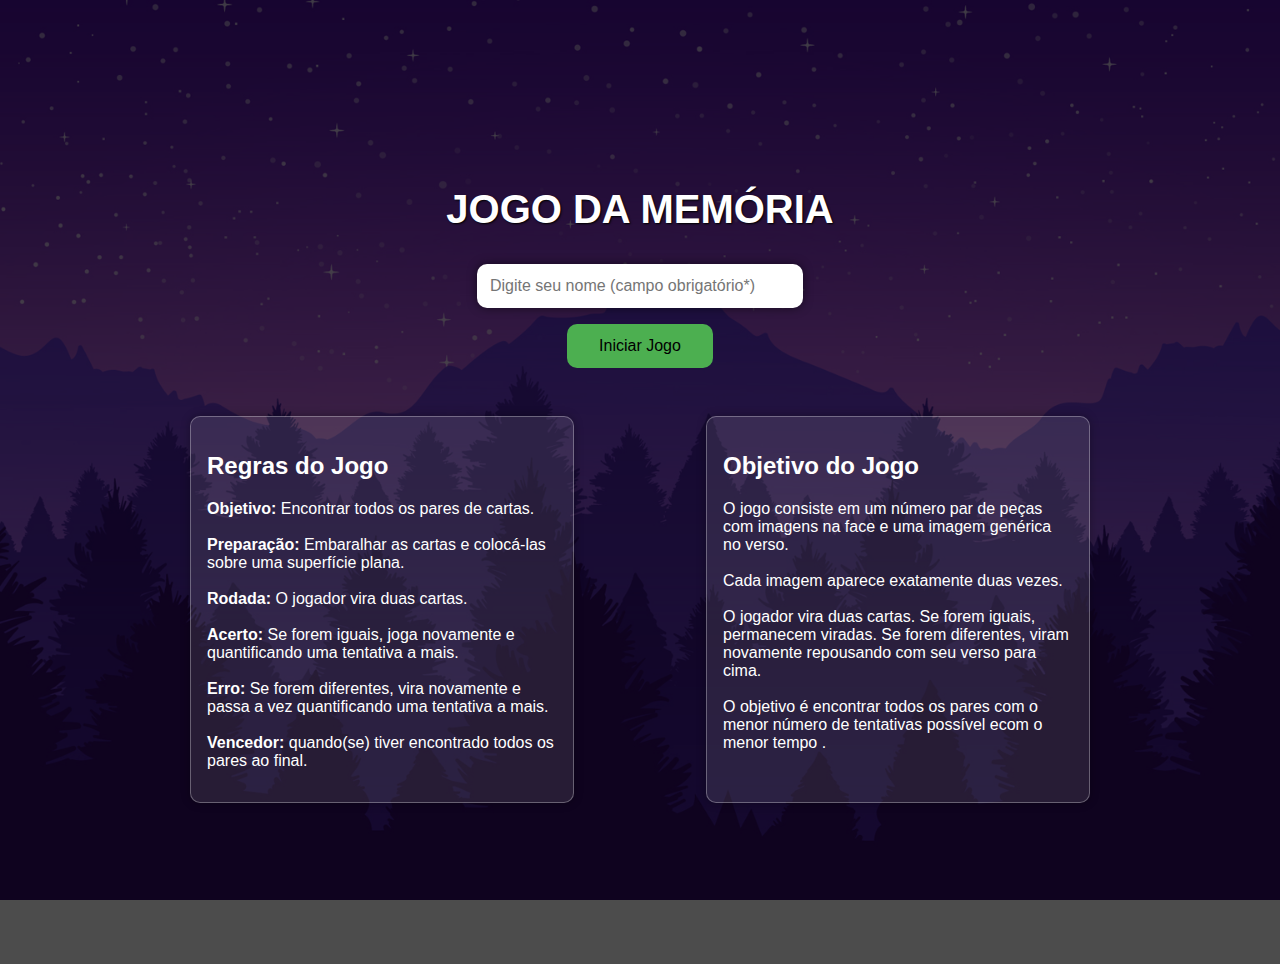
==== frontend/codigo.html @ 3c618f62 "Atualização do jogo com backend funcionando, servidor em json para salvar aquivos do ranking, novas " ====
<!DOCTYPE html>
<html lang="pt-BR">
<head>
  <meta charset="UTF-8" />
  <meta name="viewport" content="width=device-width, initial-scale=1.0" />
  <title>Jogo da Memória</title>
  <link rel="stylesheet" href="codigo.css" />
  <script defer src="codigo.js"></script>
</head>
<body>
  <!-- Tela de Login -->
  <div class="login" id="login-screen">
    <h1 class="login__title">JOGO DA MEMÓRIA</h1>
    <div class="login__box">
      <input type="text" id="playerName" placeholder="Digite seu nome (campo obrigatório*)" required class="login__input">
    </div>
    <div class="login__box">
      <button id="startGame" class="login__button">Iniciar Jogo</button>
    </div>
    <div class="caixa_de_informacoes">
      <div class="info-box login__regras">
        <h2>Regras do Jogo</h2>
        <p>
          <strong>Objetivo:</strong> Encontrar todos os pares de cartas.<br> <br>
          <strong>Preparação:</strong> Embaralhar as cartas e colocá-las sobre uma superfície plana.<br> <br>
          <strong>Rodada:</strong> O jogador vira duas cartas.<br> <br>
          <strong>Acerto:</strong> Se forem iguais, joga novamente e quantificando uma tentativa a mais.<br> <br>
          <strong>Erro:</strong> Se forem diferentes, vira novamente e passa a vez quantificando uma tentativa a mais.<br> <br>
          <strong>Vencedor:</strong> quando(se) tiver encontrado todos os pares ao final.
        </p>
      </div>
      <div class="info-box login__contexto">
        <h2>Objetivo do Jogo</h2>
        <p>
          O jogo consiste em um número par de peças com imagens na face e uma imagem genérica no verso.<br> <br>
          Cada imagem aparece exatamente duas vezes.<br><br>
          O jogador vira duas cartas. Se forem iguais, permanecem viradas. Se forem diferentes, viram novamente repousando com seu verso para cima.<br> <br>
          O objetivo é encontrar todos os pares com o menor número de tentativas possível ecom o menor tempo .<br>
        </p>
      </div>
    </div>
  </div>

  <!-- Interface do Jogo -->
  <main id="game-interface" style="display: none;">
    <div class="game-container">
      <aside class="sidebar">
        <div class="status-box">
          <h3>Tempo</h3>
          <p><span id="timer">0</span> segundos</p>
        </div>
        <div class="status-box">
          <h3>Pontuação</h3>
          <p><span id="result">0</span></p>
        </div>
        <div class="status-box">
          <h3>Tentativas</h3>
          <p><span id="attempts">0</span></p>
        </div>
      </aside>

      <section class="main-game">
        <h2>Bem-vindo, jogador <span id="playerNameDisplay"></span>!</h2>
        <p id="message"></p>

        <h2>Fase 1</h2>
        <div class="grid1"></div>

        <h2>Fase 2</h2>
        <div class="grid2"></div>

        <h3>Top 10 Melhores Recordes</h3>
        <table id="record-table">
          <thead>
            <tr>
              <th>Posição</th>
              <th>Nome</th>
              <th>Tempo (s)</th>
              <th>Número de tentativas</th>
            </tr>
          </thead>
          <tbody></tbody>
        </table>
      </section>
    </div>
  </main>
</body>
</html>
---- frontend/codigo.css ----
body {
  margin: 0;
  padding: 0;
  font-family: 'Segoe UI', Tahoma, Geneva, Verdana, sans-serif;
  background: url('imagens/tela_inicial.jpg') no-repeat center center fixed;
  background-size: cover;
  color: #fff;
}

.login {
  display: flex;
  flex-direction: column;
  align-items: center;
  justify-content: center;
  min-height: 100vh;
  background-color: rgba(0, 0, 0, 0.7);
  padding: 2rem;
}

.login__title {
  font-size: 2.5rem;
  margin-bottom: 2rem;
  color: #fff;
  text-shadow: 1px 1px 2px #000;
  text-align: center;
}

.login__box {
  margin-bottom: 1rem;
}

.login__input {
  padding: 0.8rem;
  font-size: 1rem;
  border: none;
  border-radius: 10px;
  width: 300px;
  max-width: 90vw;
  box-shadow: 0 0 10px rgba(0, 0, 0, 0.5);
}

.login__button {
  padding: 0.8rem 2rem;
  font-size: 1rem;
  background-color: #4caf50;
  border: none;
  border-radius: 10px;
  cursor: pointer;
  transition: background-color 0.3s ease;
}

.login__button:hover {
  background-color: #45a049;
}

.caixa_de_informacoes {
  display: flex;
  flex-direction: row;
  justify-content: space-around;
  gap: 2rem;
  flex-wrap: wrap;
  margin-top: 2rem;
  max-width: 1000px;
  width: 100%;
}

.info-box {
  background-color: rgba(255, 255, 255, 0.1);
  border: 1px solid rgba(255, 255, 255, 0.3);
  padding: 1rem;
  border-radius: 10px;
  width: 350px;
  max-width: 90vw;
  box-shadow: 0 0 10px rgba(0, 0, 0, 0.3);
}

.game-container {
  display: flex;
  flex-direction: row;
  padding: 2rem;
  min-height: 100vh;
  background-color: rgba(0, 0, 0, 0.8);
  flex-wrap: wrap;
  gap: 2rem;
  justify-content: center;
}

.sidebar {
  display: flex;
  flex-direction: column;
  gap: 1rem;
  padding: 1rem;
  width: 250px;
  min-width: 250px;
}

.status-box {
  background-color: rgba(255, 255, 255, 0.1);
  padding: 1rem;
  border-radius: 10px;
  box-shadow: 0 0 8px rgba(0, 0, 0, 0.4);
  text-align: center;
}

.status-box h3 {
  margin: 0;
  font-size: 1.2rem;
}

.status-box p {
  margin: 0.5rem 0 0 0;
  font-size: 1.1rem;
}

.main-game {
  flex: 1;
  min-width: 300px;
  padding: 1rem 2rem;
  display: flex;
  flex-direction: column;
  align-items: center;
  gap: 1rem;
}

.grid1, .grid2 {
  display: grid;
  gap: 1rem;
  grid-template-columns: 100px 50px 100px;
  grid-auto-rows: 100px;
  max-width: 420px;
 
}

#record-table {
  width: 100%;
  border-collapse: collapse;
  margin-top: 1rem;
  background-color: rgba(255, 255, 255, 0.1);
  border-radius: 10px;
  overflow: hidden;
}

#record-table th, #record-table td {
  border: 1px solid rgba(255, 255, 255, 0.3);
  padding: 0.5rem;
  text-align: center;
}

#record-table th {
  background-color: rgba(255, 255, 255, 0.2);
  font-weight: bold;
}

/* Cartas do jogo */
.card-img {
  width: 100%;
  height: 100%;
  object-fit: cover;
  border-radius: 8px;
  box-shadow: 0 2px 5px rgba(0, 0, 0, 0.4);
  transition: transform 0.2s ease;
  cursor: pointer;
}

.card-img:hover {
  transform: scale(1.05);
}

/* Responsividade */
@media (max-width: 768px) {
  .login__title {
    font-size: 2rem;
  }

  .login__input, .login__button {
    width: 90vw;
  }

  .caixa_de_informacoes {
    flex-direction: column;
    align-items: center;
  }

  .game-container {
    flex-direction: column;
    align-items: center;
    padding: 1rem;
  }

  .sidebar {
    width: 100%;
    flex-direction: row;
    flex-wrap: wrap;
    justify-content: space-around;
  }

  .status-box {
    flex: 1 1 120px;
    margin: 0.5rem;
  }

  .main-game {
    width: 100%;
    padding: 1rem;
  }
}

@media (max-width: 480px) {
  .login__title {
    font-size: 1.5rem;
  }

  .info-box {
    width: 90%;
  }

  .grid {
    grid-template-columns: repeat(auto-fit, minmax(60px, 1fr));
  }

  .sidebar {
    flex-direction: column;
    align-items: center;
  }
}
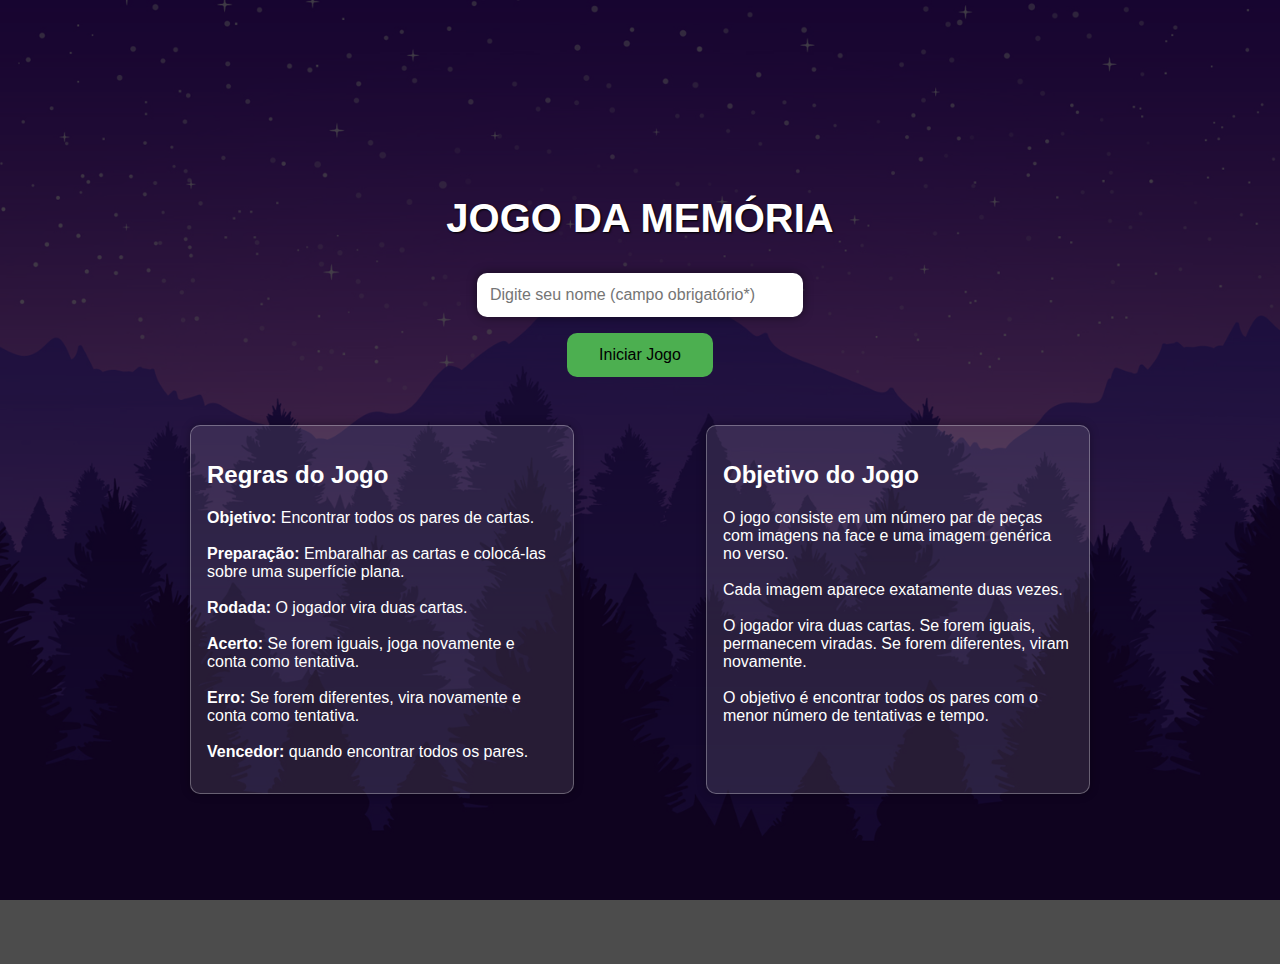
==== commit 1eb8d725: "Finalização do projeto Jogo da Memória com backend funcionando" ====
--- a/frontend/codigo.html
+++ b/frontend/codigo.html
@@ -21,21 +21,21 @@
       <div class="info-box login__regras">
         <h2>Regras do Jogo</h2>
         <p>
-          <strong>Objetivo:</strong> Encontrar todos os pares de cartas.<br> <br>
-          <strong>Preparação:</strong> Embaralhar as cartas e colocá-las sobre uma superfície plana.<br> <br>
-          <strong>Rodada:</strong> O jogador vira duas cartas.<br> <br>
-          <strong>Acerto:</strong> Se forem iguais, joga novamente e quantificando uma tentativa a mais.<br> <br>
-          <strong>Erro:</strong> Se forem diferentes, vira novamente e passa a vez quantificando uma tentativa a mais.<br> <br>
-          <strong>Vencedor:</strong> quando(se) tiver encontrado todos os pares ao final.
+          <strong>Objetivo:</strong> Encontrar todos os pares de cartas.<br><br>
+          <strong>Preparação:</strong> Embaralhar as cartas e colocá-las sobre uma superfície plana.<br><br>
+          <strong>Rodada:</strong> O jogador vira duas cartas.<br><br>
+          <strong>Acerto:</strong> Se forem iguais, joga novamente e conta como tentativa.<br><br>
+          <strong>Erro:</strong> Se forem diferentes, vira novamente e conta como tentativa.<br><br>
+          <strong>Vencedor:</strong> quando encontrar todos os pares.
         </p>
       </div>
       <div class="info-box login__contexto">
         <h2>Objetivo do Jogo</h2>
         <p>
-          O jogo consiste em um número par de peças com imagens na face e uma imagem genérica no verso.<br> <br>
+          O jogo consiste em um número par de peças com imagens na face e uma imagem genérica no verso.<br><br>
           Cada imagem aparece exatamente duas vezes.<br><br>
-          O jogador vira duas cartas. Se forem iguais, permanecem viradas. Se forem diferentes, viram novamente repousando com seu verso para cima.<br> <br>
-          O objetivo é encontrar todos os pares com o menor número de tentativas possível ecom o menor tempo .<br>
+          O jogador vira duas cartas. Se forem iguais, permanecem viradas. Se forem diferentes, viram novamente.<br><br>
+          O objetivo é encontrar todos os pares com o menor número de tentativas e tempo.
         </p>
       </div>
     </div>
@@ -85,4 +85,4 @@
     </div>
   </main>
 </body>
-</html>+</html>
--- a/frontend/codigo.css
+++ b/frontend/codigo.css
@@ -124,12 +124,12 @@
 
 .grid1, .grid2 {
   display: grid;
-  gap: 1rem;
-  grid-template-columns: 100px 50px 100px;
+  grid-template-columns: repeat(4, 100px);
   grid-auto-rows: 100px;
-  max-width: 420px;
- 
-}
+  gap: 10px;
+  justify-content: center;
+}
+
 
 #record-table {
   width: 100%;
